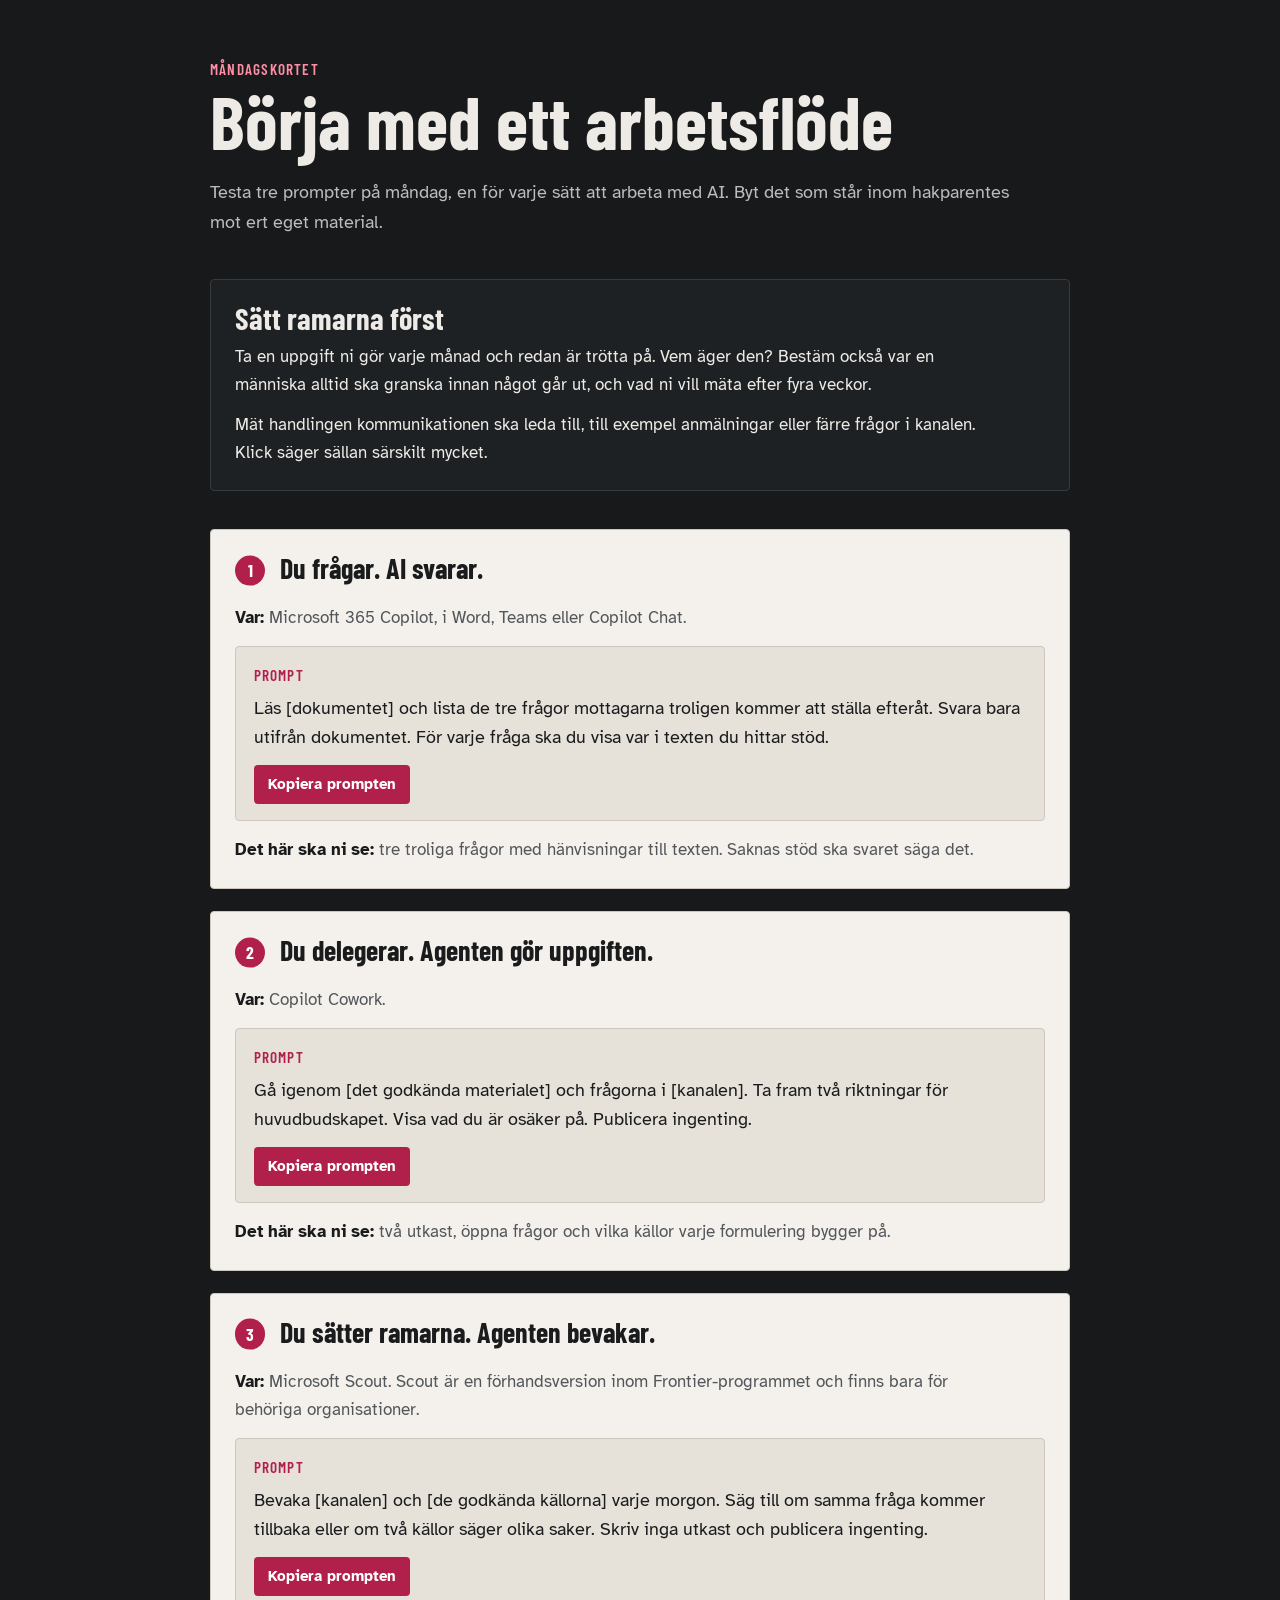
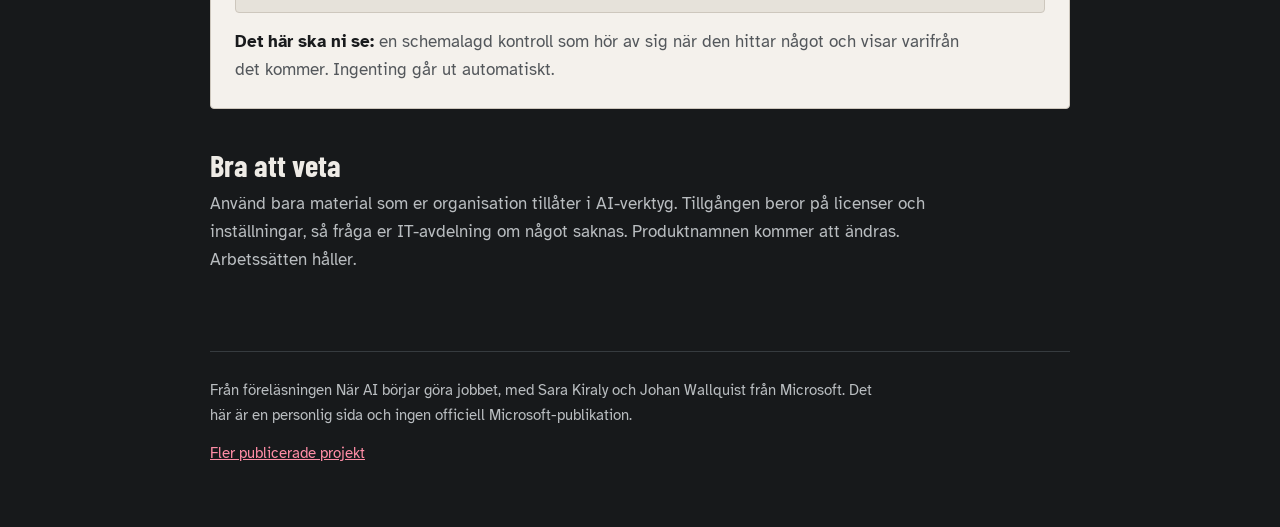
==== arbetsflode/index.html @ fe57e292 "feat: publish Monday prompt card for communicators Public handout linked from the QR code on the fin" ====
<!doctype html>
<html lang="sv">
<head>
  <meta charset="utf-8">
  <meta name="viewport" content="width=device-width, initial-scale=1">
  <meta name="description" content="Tre prompter att testa på måndag, en för varje sätt att arbeta med AI. Skrivna för kommunikatörer.">
  <meta property="og:title" content="Börja med ett arbetsflöde">
  <meta property="og:description" content="Tre prompter att testa på måndag, en för varje sätt att arbeta med AI.">
  <meta property="og:type" content="website">
  <meta property="og:url" content="https://jw-sthlm.github.io/arbetsflode/">
  <title>Börja med ett arbetsflöde | Johan Wallquist</title>
  <link rel="icon" href="../assets/johan.png">
  <link rel="preconnect" href="https://fonts.googleapis.com">
  <link rel="preconnect" href="https://fonts.gstatic.com" crossorigin>
  <link rel="stylesheet" href="https://fonts.googleapis.com/css2?family=Atkinson+Hyperlegible:wght@400;700&family=Barlow+Condensed:wght@500;600;700&display=swap">
  <style>
    :root {
      color-scheme: dark;
      --case: #17191b;
      --case-panel: #1e2123;
      --edge: #363b3f;
      --tray: #f4f1ec;
      --tray-sunk: #e6e2da;
      --tray-edge: #cdc7bd;
      --on-case: #eeebe6;
      --on-case-muted: #b9bdc0;
      --on-tray: #191b1d;
      --on-tray-muted: #53575b;
      --rose: #b11f4b;
      --rose-bright: #ff8da6;
      --signal: #f2c230;
      --font-display: "Barlow Condensed", "Arial Narrow", "Segoe UI", sans-serif;
      --font-body: "Atkinson Hyperlegible", "Segoe UI", system-ui, -apple-system, Arial, sans-serif;
      --shell: min(860px, 100% - 2.5rem);
      --radius: 4px;
    }
    * { box-sizing: border-box; }
    body { margin: 0; background: var(--case); color: var(--on-case); font-family: var(--font-body); font-size: 1.0625rem; line-height: 1.65; -webkit-text-size-adjust: 100%; }
    main { width: var(--shell); margin: 0 auto; padding: 3.5rem 0 4rem; }
    h1, h2, h3 { margin: 0; font-family: var(--font-display); font-weight: 700; line-height: 1; letter-spacing: 0; }
    h1 { font-size: clamp(2.8rem, 9vw, 4.6rem); }
    h2 { font-size: 1.9rem; margin-bottom: .6rem; }
    h3 { font-size: 1.75rem; }
    p { margin: 0 0 .8rem; max-width: 68ch; }
    .label { font-family: var(--font-display); font-weight: 600; font-size: .95rem; letter-spacing: .08em; text-transform: uppercase; color: var(--rose-bright); }
    .intro { margin: 1.2rem 0 2.6rem; color: var(--on-case-muted); font-size: 1.15rem; }
    .frame { border: 1px solid var(--edge); border-radius: var(--radius); background: var(--case-panel); padding: 1.4rem 1.5rem; margin-bottom: 2.4rem; }
    .frame p:last-child { margin-bottom: 0; }
    .modes { display: grid; gap: 1.4rem; }
    .mode { background: var(--tray); color: var(--on-tray); border: 1px solid var(--tray-edge); border-radius: var(--radius); padding: 1.5rem; }
    .mode header { display: flex; align-items: baseline; gap: .9rem; margin-bottom: 1rem; }
    .mode .n { font-family: var(--font-display); font-weight: 700; font-size: 1.1rem; color: #fff; background: var(--rose); border-radius: 999px; width: 1.9rem; height: 1.9rem; display: inline-grid; place-items: center; flex: none; transform: translateY(-.15rem); }
    .where { color: var(--on-tray-muted); }
    .where b { color: var(--on-tray); }
    .prompt { background: var(--tray-sunk); border: 1px solid var(--tray-edge); border-radius: var(--radius); padding: 1rem 1.1rem; margin: .9rem 0; }
    .prompt .label { color: var(--rose); display: block; margin-bottom: .35rem; }
    .prompt p { margin: 0; font-size: 1.1rem; }
    .copy { margin-top: .8rem; font: inherit; font-size: .95rem; font-weight: 700; color: #fff; background: var(--rose); border: 0; border-radius: var(--radius); padding: .45rem .9rem; cursor: pointer; }
    .copy:hover { background: #8d1a3c; }
    .copy:focus-visible { outline: 3px solid var(--signal); outline-offset: 2px; }
    .see { margin: 0; color: var(--on-tray-muted); }
    .see b { color: var(--on-tray); }
    .note { margin-top: 2.6rem; }
    .note p { color: var(--on-case-muted); }
    footer { width: var(--shell); margin: 0 auto; padding: 1.6rem 0 3rem; border-top: 1px solid var(--edge); color: var(--on-case-muted); font-size: .95rem; }
    footer a { color: var(--rose-bright); }
    @media (max-width: 560px) { main { padding-top: 2.4rem; } .mode, .frame { padding: 1.15rem; } }
  </style>
</head>
<body>
  <main>
    <span class="label">Måndagskortet</span>
    <h1>Börja med ett arbetsflöde</h1>
    <p class="intro">Testa tre prompter på måndag, en för varje sätt att arbeta med AI. Byt det som står inom hakparentes mot ert eget material.</p>

    <section class="frame" aria-labelledby="ramar">
      <h2 id="ramar">Sätt ramarna först</h2>
      <p>Ta en uppgift ni gör varje månad och redan är trötta på. Vem äger den? Bestäm också var en människa alltid ska granska innan något går ut, och vad ni vill mäta efter fyra veckor.</p>
      <p>Mät handlingen kommunikationen ska leda till, till exempel anmälningar eller färre frågor i kanalen. Klick säger sällan särskilt mycket.</p>
    </section>

    <div class="modes">
      <article class="mode">
        <header><span class="n">1</span><h3>Du frågar. AI svarar.</h3></header>
        <p class="where"><b>Var:</b> Microsoft 365 Copilot, i Word, Teams eller Copilot Chat.</p>
        <div class="prompt">
          <span class="label">Prompt</span>
          <p>Läs [dokumentet] och lista de tre frågor mottagarna troligen kommer att ställa efteråt. Svara bara utifrån dokumentet. För varje fråga ska du visa var i texten du hittar stöd.</p>
          <button class="copy" type="button">Kopiera prompten</button>
        </div>
        <p class="see"><b>Det här ska ni se:</b> tre troliga frågor med hänvisningar till texten. Saknas stöd ska svaret säga det.</p>
      </article>

      <article class="mode">
        <header><span class="n">2</span><h3>Du delegerar. Agenten gör uppgiften.</h3></header>
        <p class="where"><b>Var:</b> Copilot Cowork.</p>
        <div class="prompt">
          <span class="label">Prompt</span>
          <p>Gå igenom [det godkända materialet] och frågorna i [kanalen]. Ta fram två riktningar för huvudbudskapet. Visa vad du är osäker på. Publicera ingenting.</p>
          <button class="copy" type="button">Kopiera prompten</button>
        </div>
        <p class="see"><b>Det här ska ni se:</b> två utkast, öppna frågor och vilka källor varje formulering bygger på.</p>
      </article>

      <article class="mode">
        <header><span class="n">3</span><h3>Du sätter ramarna. Agenten bevakar.</h3></header>
        <p class="where"><b>Var:</b> Microsoft Scout. Scout är en förhandsversion inom Frontier-programmet och finns bara för behöriga organisationer.</p>
        <div class="prompt">
          <span class="label">Prompt</span>
          <p>Bevaka [kanalen] och [de godkända källorna] varje morgon. Säg till om samma fråga kommer tillbaka eller om två källor säger olika saker. Skriv inga utkast och publicera ingenting.</p>
          <button class="copy" type="button">Kopiera prompten</button>
        </div>
        <p class="see"><b>Det här ska ni se:</b> en schemalagd kontroll som hör av sig när den hittar något och visar varifrån det kommer. Ingenting går ut automatiskt.</p>
      </article>
    </div>

    <section class="note" aria-labelledby="bra">
      <h2 id="bra">Bra att veta</h2>
      <p>Använd bara material som er organisation tillåter i AI-verktyg. Tillgången beror på licenser och inställningar, så fråga er IT-avdelning om något saknas. Produktnamnen kommer att ändras. Arbetssätten håller.</p>
    </section>
  </main>
  <footer>
    <p>Från föreläsningen När AI börjar göra jobbet, med Sara Kiraly och Johan Wallquist från Microsoft. Det här är en personlig sida och ingen officiell Microsoft-publikation.</p>
    <p><a href="../">Fler publicerade projekt</a></p>
  </footer>
  <script>
    document.querySelectorAll('.copy').forEach(function (btn) {
      btn.addEventListener('click', function () {
        var p = btn.parentElement.querySelector('p');
        var done = function () { btn.textContent = 'Kopierad'; setTimeout(function () { btn.textContent = 'Kopiera prompten'; }, 1800); };
        if (navigator.clipboard && window.isSecureContext) {
          navigator.clipboard.writeText(p.textContent.trim()).then(done, function () { btn.textContent = 'Markera och kopiera'; });
        } else {
          var r = document.createRange(); r.selectNodeContents(p);
          var s = window.getSelection(); s.removeAllRanges(); s.addRange(r); btn.textContent = 'Markerad, kopiera nu';
        }
      });
    });
  </script>
</body>
</html>
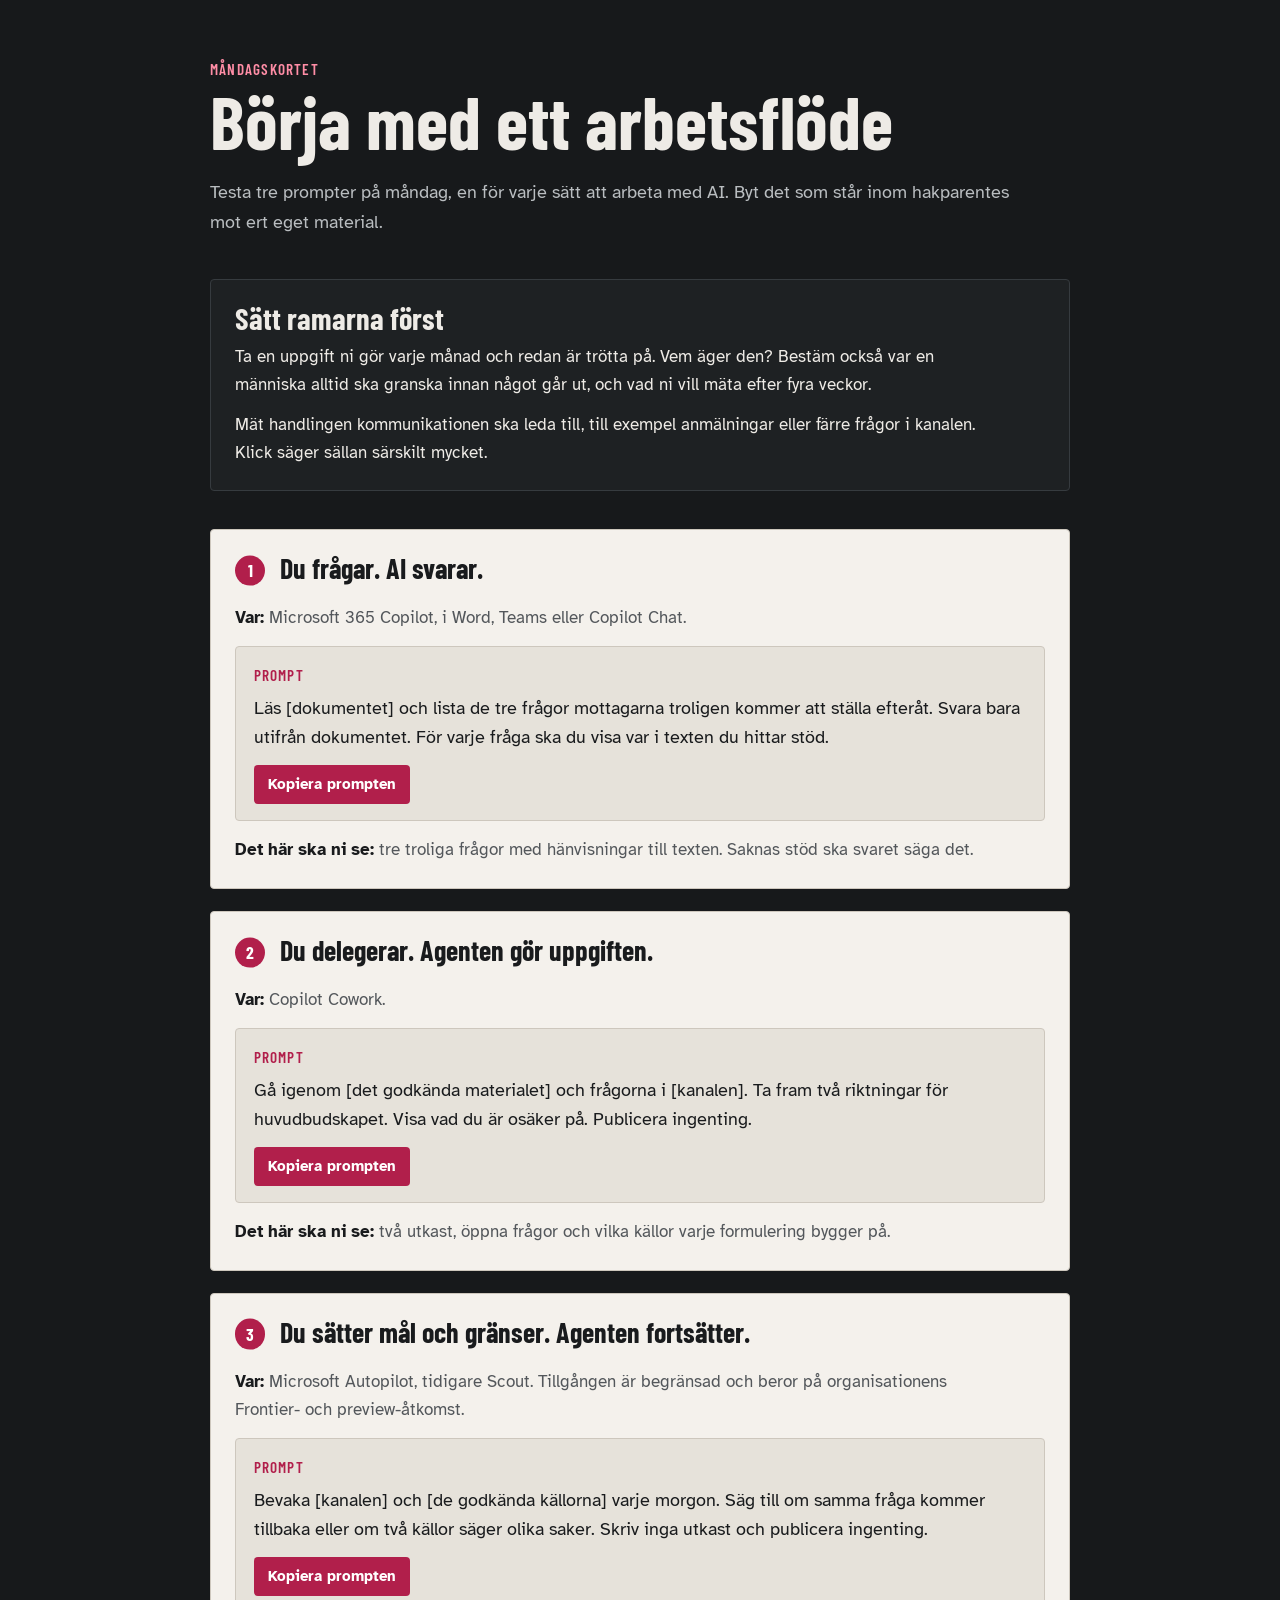
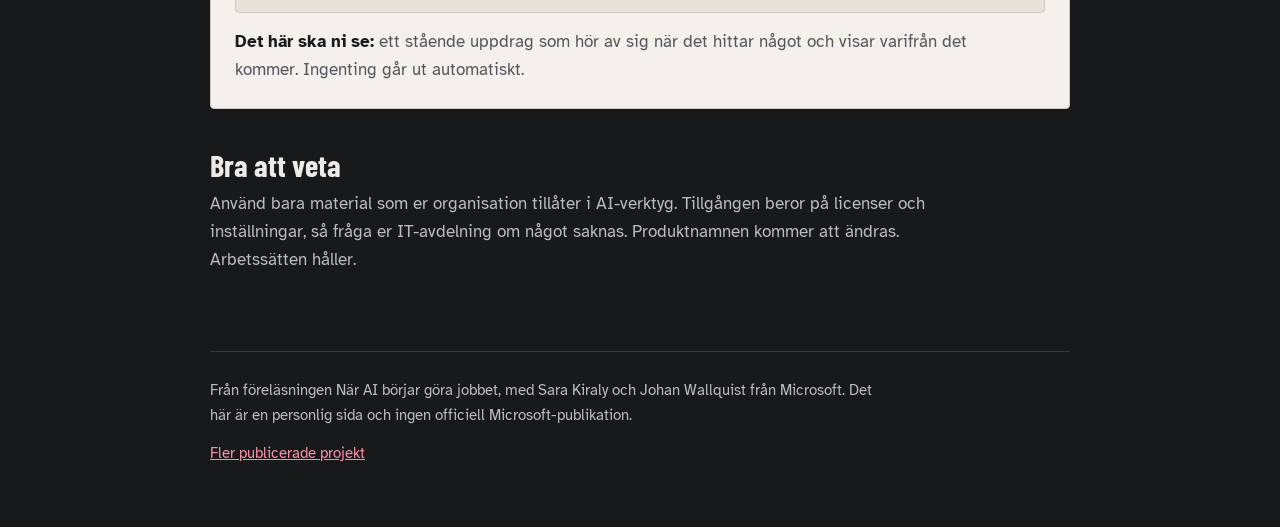
==== commit ba25544a: "Update Nexer prompt card for Autopilot Co-authored-by: Copilot <223556219+Copilot@users.noreply.gith" ====
--- a/arbetsflode/index.html
+++ b/arbetsflode/index.html
@@ -103,14 +103,14 @@
       </article>
 
       <article class="mode">
-        <header><span class="n">3</span><h3>Du sätter ramarna. Agenten bevakar.</h3></header>
-        <p class="where"><b>Var:</b> Microsoft Scout. Scout är en förhandsversion inom Frontier-programmet och finns bara för behöriga organisationer.</p>
+        <header><span class="n">3</span><h3>Du sätter mål och gränser. Agenten fortsätter.</h3></header>
+        <p class="where"><b>Var:</b> Microsoft Autopilot, tidigare Scout. Tillgången är begränsad och beror på organisationens Frontier- och preview-åtkomst.</p>
         <div class="prompt">
           <span class="label">Prompt</span>
           <p>Bevaka [kanalen] och [de godkända källorna] varje morgon. Säg till om samma fråga kommer tillbaka eller om två källor säger olika saker. Skriv inga utkast och publicera ingenting.</p>
           <button class="copy" type="button">Kopiera prompten</button>
         </div>
-        <p class="see"><b>Det här ska ni se:</b> en schemalagd kontroll som hör av sig när den hittar något och visar varifrån det kommer. Ingenting går ut automatiskt.</p>
+        <p class="see"><b>Det här ska ni se:</b> ett stående uppdrag som hör av sig när det hittar något och visar varifrån det kommer. Ingenting går ut automatiskt.</p>
       </article>
     </div>
 
